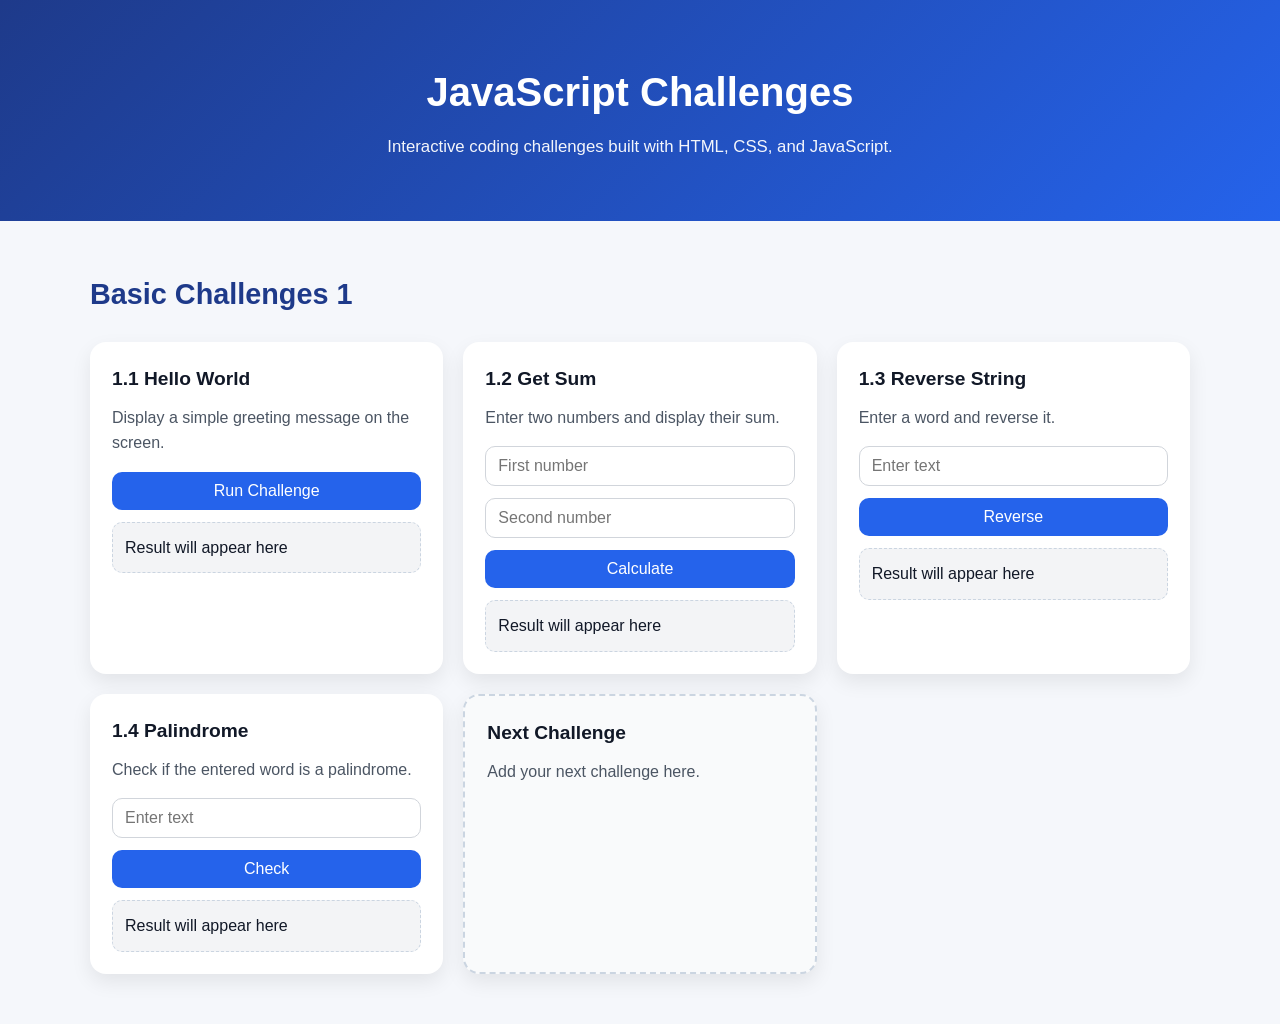
==== index.html @ 2337e028 "upload web pages" ====
<!DOCTYPE html>
<html lang="en">
  <head>
    <meta charset="UTF-8" />
    <meta name="viewport" content="width=device-width, initial-scale=1.0" />
    <title>JavaScript Challenges</title>
    <link rel="stylesheet" href="style.css" />
  </head>
  <body>
    <header class="hero">
      <div class="container">
        <h1>JavaScript Challenges</h1>
        <p>
          Interactive coding challenges built with HTML, CSS, and JavaScript.
        </p>
      </div>
    </header>

    <main class="container">
      <section class="category">
        <h2>Basic Challenges 1</h2>

        <div class="challenge-grid">
          <!-- Challenge Card 1 -->
          <div class="challenge-card">
            <h3>1.1 Hello World</h3>
            <p>Display a simple greeting message on the screen.</p>

            <div class="challenge-demo">
              <button id="hello-btn">Run Challenge</button>
              <div class="result-box" id="hello-result">
                Result will appear here
              </div>
            </div>
          </div>

          <!-- Challenge Card 2 -->
          <div class="challenge-card">
            <h3>1.2 Get Sum</h3>
            <p>Enter two numbers and display their sum.</p>

            <div class="challenge-demo">
              <input type="number" id="sum-num1" placeholder="First number" />
              <input type="number" id="sum-num2" placeholder="Second number" />
              <button id="sum-btn">Calculate</button>
              <div class="result-box" id="sum-result">
                Result will appear here
              </div>
            </div>
          </div>

          <!-- Challenge Card 3 -->
          <div class="challenge-card">
            <h3>1.3 Reverse String</h3>
            <p>Enter a word and reverse it.</p>

            <div class="challenge-demo">
              <input type="text" id="reverse-input" placeholder="Enter text" />
              <button id="reverse-btn">Reverse</button>
              <div class="result-box" id="reverse-result">
                Result will appear here
              </div>
            </div>
          </div>
          <div class="challenge-card">
            <h3>1.4 Palindrome</h3>
            <p>Check if the entered word is a palindrome.</p>

            <div class="challenge-demo">
              <input
                type="text"
                id="palindrome-input"
                placeholder="Enter text"
              />
              <button id="palindrome-btn">Check</button>
              <div class="result-box" id="palindrome-result">
                Result will appear here
              </div>
            </div>
          </div>
          <!-- Empty Card Example -->
          <div class="challenge-card placeholder-card">
            <h3>Next Challenge</h3>
            <p>Add your next challenge here.</p>
          </div>
        </div>
      </section>
    </main>

    <script src="script.js"></script>
  </body>
</html>
---- style.css ----
* {
  margin: 0;
  padding: 0;
  box-sizing: border-box;
}

body {
  font-family: Arial, sans-serif;
  background: #f5f7fb;
  color: #222;
  line-height: 1.6;
}

.container {
  width: min(1100px, 90%);
  margin: 0 auto;
}

.hero {
  background: linear-gradient(135deg, #1e3a8a, #2563eb);
  color: white;
  padding: 60px 0;
  text-align: center;
}

.hero h1 {
  font-size: 2.5rem;
  margin-bottom: 10px;
}

.hero p {
  font-size: 1.05rem;
  opacity: 0.95;
}

.category {
  padding: 50px 0;
}

.category h2 {
  margin-bottom: 25px;
  font-size: 1.8rem;
  color: #1e3a8a;
}

.challenge-grid {
  display: grid;
  grid-template-columns: repeat(auto-fit, minmax(280px, 1fr));
  gap: 20px;
}

.challenge-card {
  background: white;
  border-radius: 16px;
  padding: 22px;
  box-shadow: 0 8px 20px rgba(0, 0, 0, 0.08);
  transition: transform 0.2s ease, box-shadow 0.2s ease;
}

.challenge-card:hover {
  transform: translateY(-4px);
  box-shadow: 0 12px 24px rgba(0, 0, 0, 0.12);
}

.challenge-card h3 {
  margin-bottom: 10px;
  color: #111827;
  font-size: 1.2rem;
}

.challenge-card p {
  margin-bottom: 16px;
  color: #4b5563;
}

.challenge-demo {
  display: flex;
  flex-direction: column;
  gap: 12px;
}

input {
  padding: 10px 12px;
  border: 1px solid #d1d5db;
  border-radius: 10px;
  font-size: 1rem;
}

button {
  padding: 10px 14px;
  border: none;
  background: #2563eb;
  color: white;
  border-radius: 10px;
  cursor: pointer;
  font-size: 1rem;
  transition: background 0.2s ease;
}

button:hover {
  background: #1d4ed8;
}

.result-box {
  min-height: 50px;
  padding: 12px;
  border-radius: 10px;
  background: #f3f4f6;
  border: 1px dashed #cbd5e1;
  color: #111827;
  display: flex;
  align-items: center;
}

.placeholder-card {
  border: 2px dashed #cbd5e1;
  background: #f9fafb;
  color: #6b7280;
}
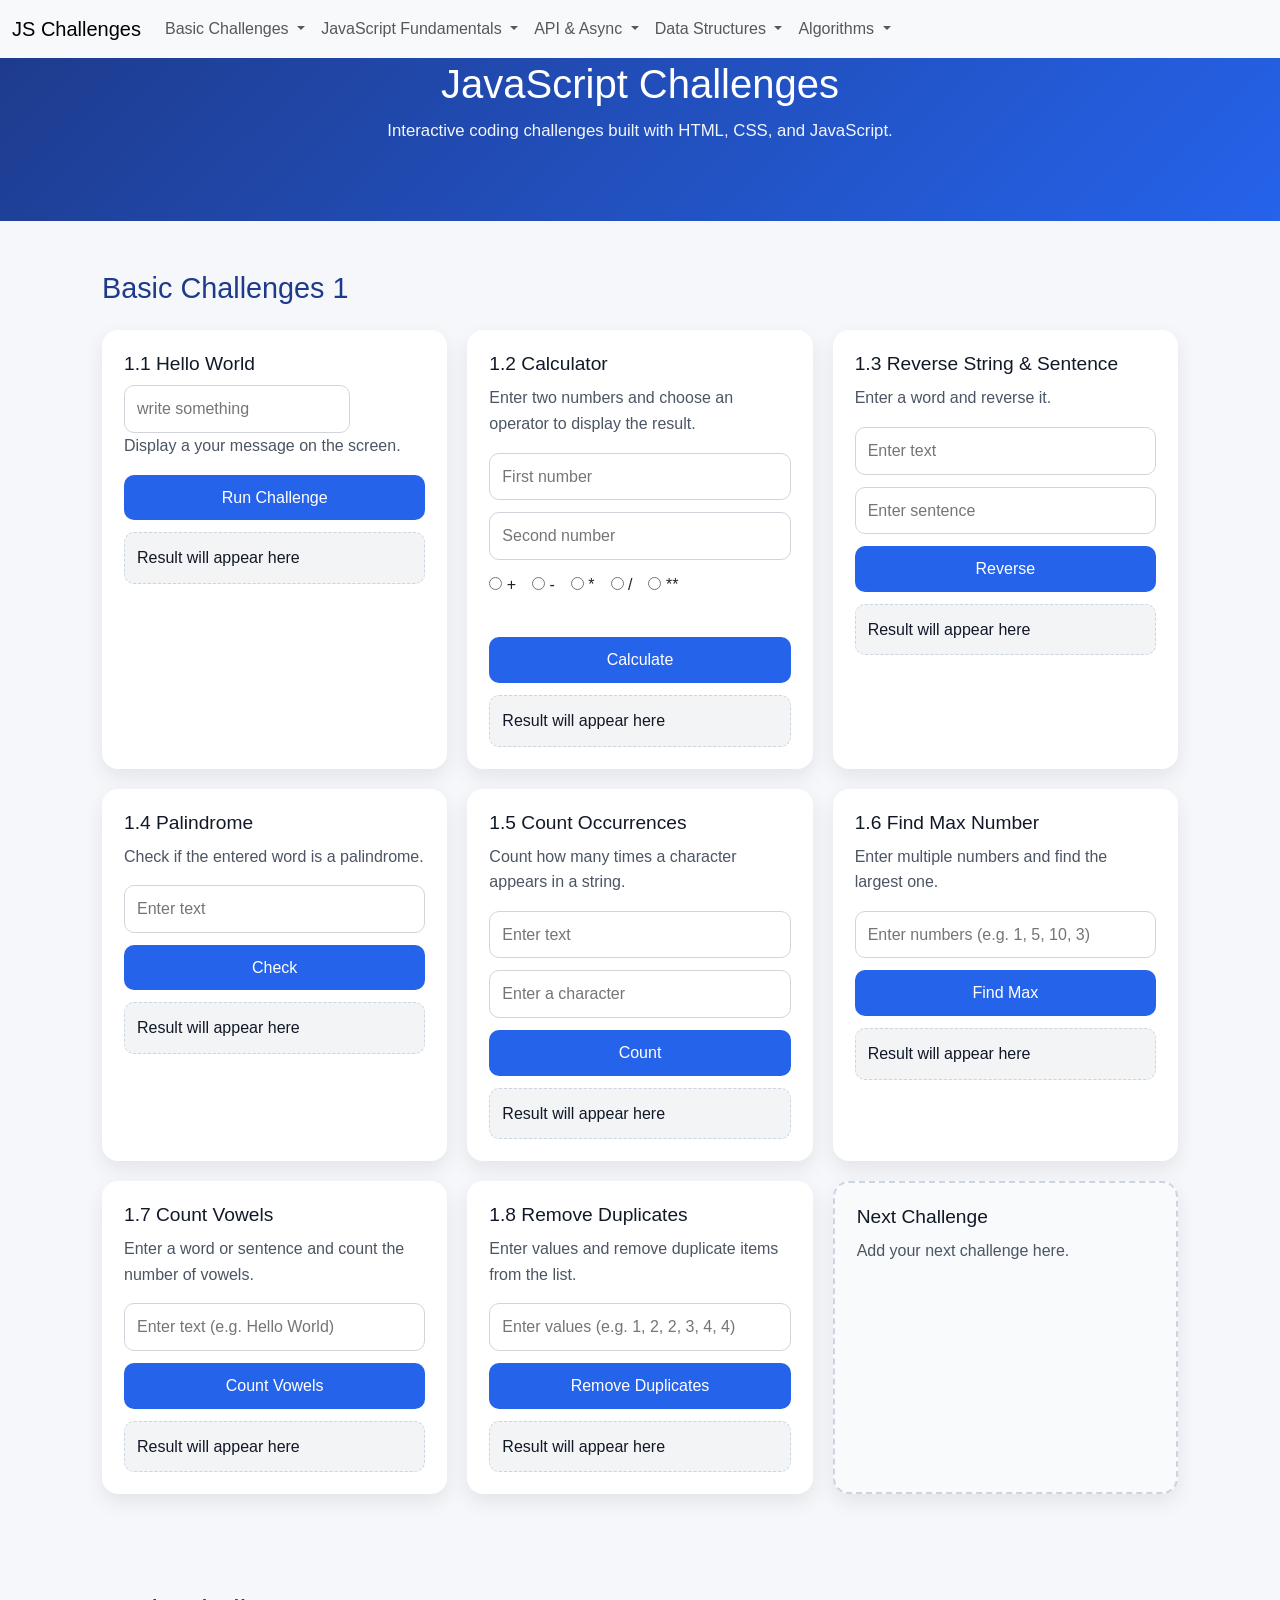
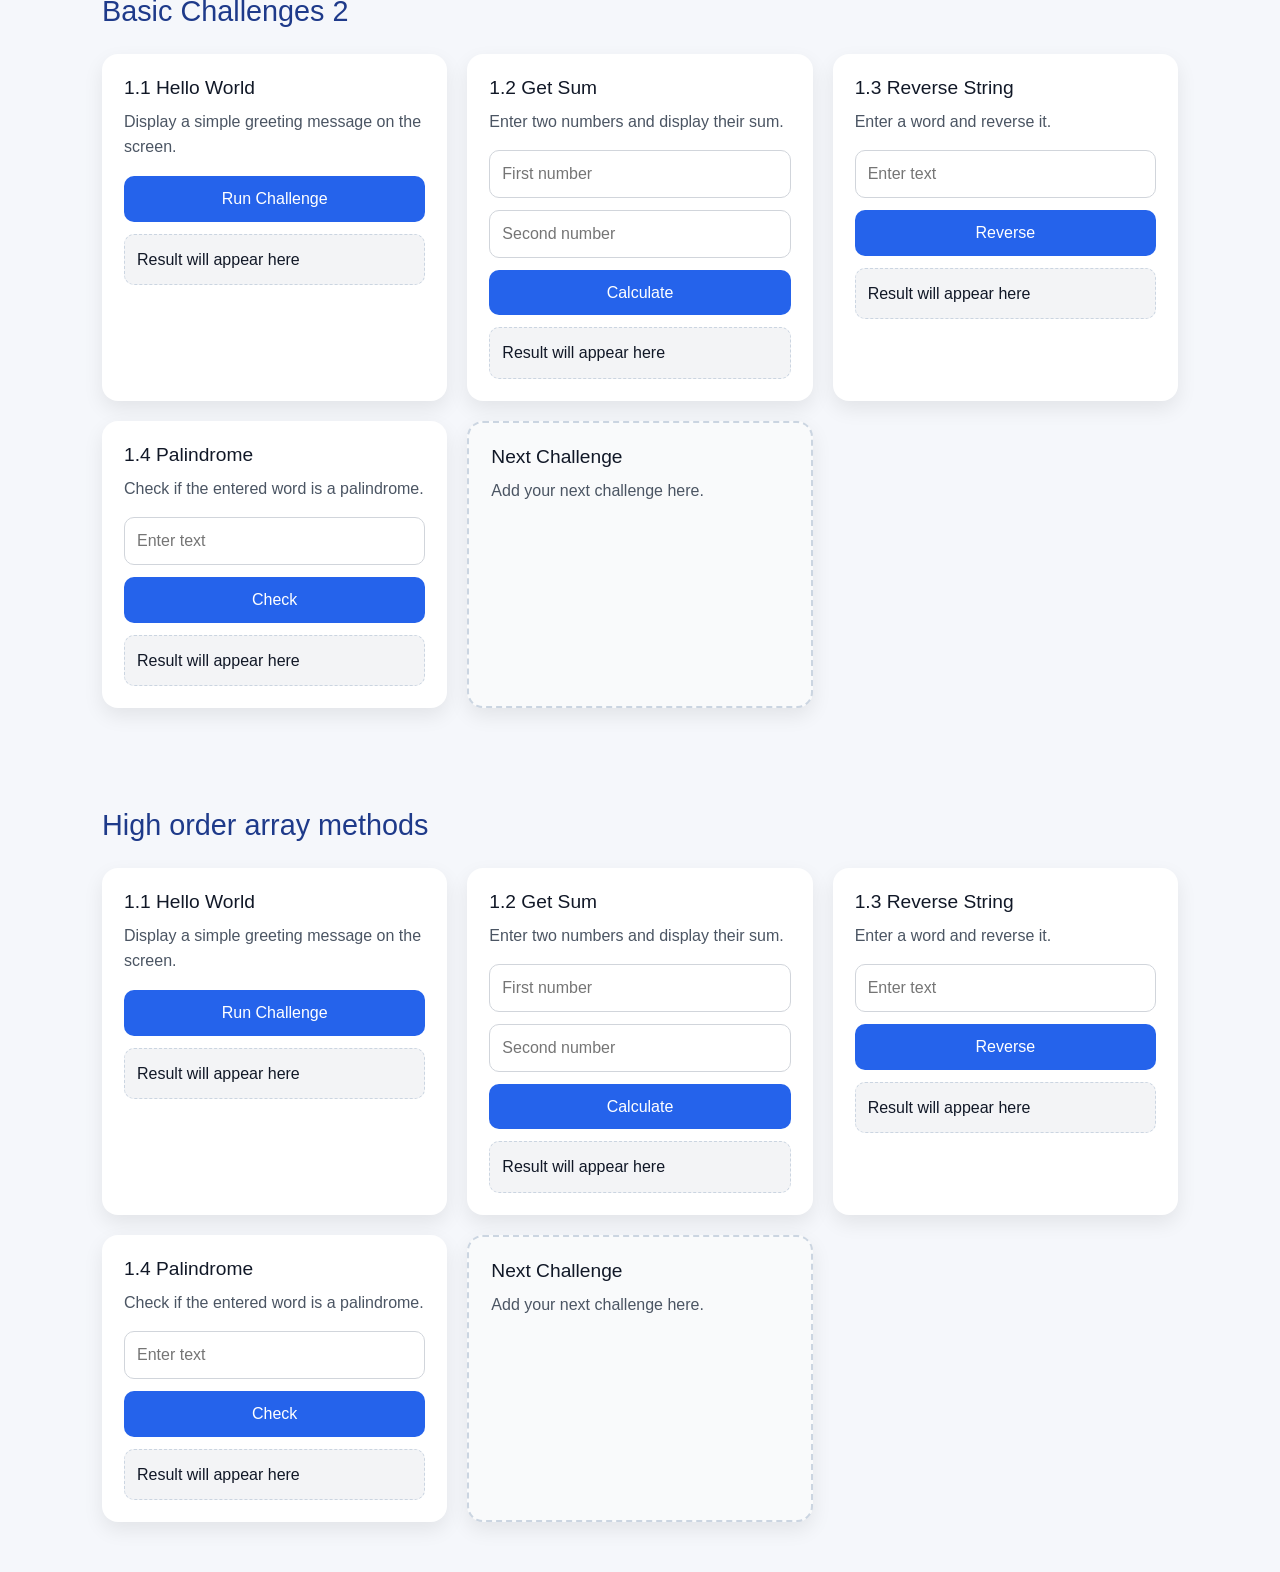
==== commit e89ecb90: "upload" ====
--- a/index.html
+++ b/index.html
@@ -4,6 +4,11 @@
     <meta charset="UTF-8" />
     <meta name="viewport" content="width=device-width, initial-scale=1.0" />
     <title>JavaScript Challenges</title>
+    <link
+      href="https://cdn.jsdelivr.net/npm/bootstrap@5.3.8/dist/css/bootstrap.min.css"
+      rel="stylesheet"
+    />
+
     <link rel="stylesheet" href="style.css" />
   </head>
   <body>
@@ -15,10 +20,340 @@
         </p>
       </div>
     </header>
+    <nav class="navbar navbar-expand-lg bg-body-tertiary fixed-top">
+      <div class="container-fluid">
+        <a class="navbar-brand" href="#">JS Challenges</a>
+
+        <button
+          class="navbar-toggler"
+          type="button"
+          data-bs-toggle="collapse"
+          data-bs-target="#navbarNavDropdown"
+        >
+          <span class="navbar-toggler-icon"></span>
+        </button>
+
+        <div class="collapse navbar-collapse" id="navbarNavDropdown">
+          <ul class="navbar-nav">
+            <!-- BASIC CHALLENGES -->
+            <li class="nav-item dropdown">
+              <a
+                class="nav-link dropdown-toggle"
+                href="#"
+                data-bs-toggle="dropdown"
+              >
+                Basic Challenges
+              </a>
+              <ul class="dropdown-menu">
+                <li>
+                  <a class="dropdown-item" href="#basic1">Basic Challenges 1</a>
+                </li>
+                <li>
+                  <a class="dropdown-item" href="#basic2">Basic Challenges 2</a>
+                </li>
+                <li>
+                  <a class="dropdown-item" href="#array"
+                    >High Order Array Methods</a
+                  >
+                </li>
+              </ul>
+            </li>
+            <li class="nav-item dropdown">
+              <a
+                class="nav-link dropdown-toggle"
+                href="#"
+                role="button"
+                data-bs-toggle="dropdown"
+                aria-expanded="false"
+              >
+                JavaScript Fundamentals
+              </a>
+              <ul class="dropdown-menu">
+                <li>
+                  <a class="dropdown-item" href="javaScriptFundamentals.html"
+                    >Event Loop / Async Basics</a
+                  >
+                </li>
+                <li>
+                  <a class="dropdown-item" href="#error-handling"
+                    >Error Handling</a
+                  >
+                </li>
+              </ul>
+            </li>
+
+            <!-- API & ASYNC -->
+            <li class="nav-item dropdown">
+              <a
+                class="nav-link dropdown-toggle"
+                href="#"
+                role="button"
+                data-bs-toggle="dropdown"
+                aria-expanded="false"
+              >
+                API & Async
+              </a>
+              <ul class="dropdown-menu">
+                <li>
+                  <a class="dropdown-item" href="#fetch-axios">Fetch / Axios</a>
+                </li>
+                <li>
+                  <a class="dropdown-item" href="#http-methods">HTTP Methods</a>
+                </li>
+                <li>
+                  <a class="dropdown-item" href="#json-handling"
+                    >JSON Handling</a
+                  >
+                </li>
+                <li>
+                  <a class="dropdown-item" href="#api-errors"
+                    >Error Handling in API Calls</a
+                  >
+                </li>
+                <li>
+                  <a class="dropdown-item" href="#loading-states"
+                    >Loading States</a
+                  >
+                </li>
+              </ul>
+            </li>
+            <!-- DATA STRUCTURES -->
+            <li class="nav-item dropdown">
+              <a
+                class="nav-link dropdown-toggle"
+                href="#"
+                data-bs-toggle="dropdown"
+              >
+                Data Structures
+              </a>
+              <ul class="dropdown-menu">
+                <li>
+                  <a class="dropdown-item" href="#hash"
+                    >Hash Tables / Maps / Sets</a
+                  >
+                </li>
+                <li>
+                  <a class="dropdown-item" href="#stacks"
+                    >Stacks / Queues / Linked Lists</a
+                  >
+                </li>
+                <li>
+                  <a class="dropdown-item" href="#trees"
+                    >Binary Trees / Graphs</a
+                  >
+                </li>
+              </ul>
+            </li>
+
+            <!-- ALGORITHMS -->
+            <li class="nav-item dropdown">
+              <a
+                class="nav-link dropdown-toggle"
+                href="#"
+                data-bs-toggle="dropdown"
+              >
+                Algorithms
+              </a>
+              <ul class="dropdown-menu">
+                <li>
+                  <a class="dropdown-item" href="#sorting"
+                    >Sorting Algorithms</a
+                  >
+                </li>
+                <li>
+                  <a class="dropdown-item" href="#complexity">Complexity</a>
+                </li>
+                <li>
+                  <a class="dropdown-item" href="#recursion">Recursion</a>
+                </li>
+              </ul>
+            </li>
+          </ul>
+        </div>
+      </div>
+    </nav>
 
     <main class="container">
-      <section class="category">
+      <section id="basic1" class="category">
         <h2>Basic Challenges 1</h2>
+
+        <div class="challenge-grid">
+          <!-- Challenge Card 1 -->
+          <div class="challenge-card">
+            <h3>1.1 Hello World</h3>
+            <input type="text" placeholder="write something" id="userInput" />
+            <p>Display a your message on the screen.</p>
+
+            <div class="challenge-demo">
+              <button id="hello-btn">Run Challenge</button>
+              <div class="result-box" id="hello-result">
+                Result will appear here
+              </div>
+            </div>
+          </div>
+
+          <!-- Challenge Card 2 -->
+          <div class="challenge-card">
+            <h3>1.2 Calculator</h3>
+            <p>
+              Enter two numbers and choose an operator to display the result.
+            </p>
+
+            <div class="challenge-demo">
+              <input type="number" id="sum-num1" placeholder="First number" />
+              <input type="number" id="sum-num2" placeholder="Second number" />
+
+              <div class="d-flex gap-3 align-items-center">
+                <label>
+                  <input type="radio" name="operator" value="+" /> +
+                </label>
+
+                <label>
+                  <input type="radio" name="operator" value="-" /> -
+                </label>
+
+                <label>
+                  <input type="radio" name="operator" value="*" /> *
+                </label>
+
+                <label>
+                  <input type="radio" name="operator" value="/" /> /
+                </label>
+
+                <label>
+                  <input type="radio" name="operator" value="**" /> **
+                </label>
+              </div>
+
+              <p id="result"></p>
+              <button id="sum-btn">Calculate</button>
+              <div class="result-box" id="sum-result">
+                Result will appear here
+              </div>
+            </div>
+          </div>
+
+          <!-- Challenge Card 3 -->
+          <div class="challenge-card">
+            <h3>1.3 Reverse String & Sentence</h3>
+            <p>Enter a word and reverse it.</p>
+
+            <div class="challenge-demo">
+              <input type="text" id="reverse-input" placeholder="Enter text" />
+              <input
+                type="text"
+                id="reverse-input2"
+                placeholder="Enter sentence"
+              />
+              <button id="reverse-btn">Reverse</button>
+              <div class="result-box" id="reverse-result">
+                Result will appear here
+              </div>
+            </div>
+          </div>
+          <div class="challenge-card">
+            <h3>1.4 Palindrome</h3>
+            <p>Check if the entered word is a palindrome.</p>
+
+            <div class="challenge-demo">
+              <input
+                type="text"
+                id="palindrome-input"
+                placeholder="Enter text"
+              />
+              <button id="palindrome-btn">Check</button>
+              <div class="result-box" id="palindrome-result">
+                Result will appear here
+              </div>
+            </div>
+          </div>
+          <div class="challenge-card">
+            <h3>1.5 Count Occurrences</h3>
+            <p>Count how many times a character appears in a string.</p>
+
+            <div class="challenge-demo">
+              <input
+                type="text"
+                id="occurrences-input"
+                placeholder="Enter text"
+              />
+              <input
+                type="text"
+                id="occurrences-char"
+                placeholder="Enter a character"
+                maxlength="1"
+              />
+              <button id="occurrences-btn">Count</button>
+              <div class="result-box" id="occurrences-result">
+                Result will appear here
+              </div>
+            </div>
+          </div>
+          <div class="challenge-card">
+            <h3>1.6 Find Max Number</h3>
+            <p>Enter multiple numbers and find the largest one.</p>
+
+            <div class="challenge-demo">
+              <input
+                type="text"
+                id="max-input"
+                placeholder="Enter numbers (e.g. 1, 5, 10, 3)"
+              />
+
+              <button id="max-btn">Find Max</button>
+
+              <div class="result-box" id="max-result">
+                Result will appear here
+              </div>
+            </div>
+          </div>
+          <div class="challenge-card">
+            <h3>1.7 Count Vowels</h3>
+            <p>Enter a word or sentence and count the number of vowels.</p>
+
+            <div class="challenge-demo">
+              <input
+                type="text"
+                id="vowel-input"
+                placeholder="Enter text (e.g. Hello World)"
+              />
+
+              <button id="vowel-btn">Count Vowels</button>
+
+              <div class="result-box" id="vowel-result">
+                Result will appear here
+              </div>
+            </div>
+          </div>
+
+          <div class="challenge-card">
+            <h3>1.8 Remove Duplicates</h3>
+            <p>Enter values and remove duplicate items from the list.</p>
+
+            <div class="challenge-demo">
+              <input
+                type="text"
+                id="duplicates-input"
+                placeholder="Enter values (e.g. 1, 2, 2, 3, 4, 4)"
+              />
+
+              <button id="duplicates-btn">Remove Duplicates</button>
+
+              <div class="result-box" id="duplicates-result">
+                Result will appear here
+              </div>
+            </div>
+          </div>
+          <!-- Empty Card Example -->
+          <div class="challenge-card placeholder-card">
+            <h3>Next Challenge</h3>
+            <p>Add your next challenge here.</p>
+          </div>
+        </div>
+      </section>
+
+      <section id="basic2" class="category">
+        <h2>Basic Challenges 2</h2>
 
         <div class="challenge-grid">
           <!-- Challenge Card 1 -->
@@ -85,7 +420,76 @@
           </div>
         </div>
       </section>
+      <section id="array" class="category">
+        <h2>High order array methods</h2>
+
+        <div class="challenge-grid">
+          <!-- Challenge Card 1 -->
+          <div class="challenge-card">
+            <h3>1.1 Hello World</h3>
+            <p>Display a simple greeting message on the screen.</p>
+
+            <div class="challenge-demo">
+              <button id="hello-btn">Run Challenge</button>
+              <div class="result-box" id="hello-result">
+                Result will appear here
+              </div>
+            </div>
+          </div>
+
+          <!-- Challenge Card 2 -->
+          <div class="challenge-card">
+            <h3>1.2 Get Sum</h3>
+            <p>Enter two numbers and display their sum.</p>
+
+            <div class="challenge-demo">
+              <input type="number" id="sum-num1" placeholder="First number" />
+              <input type="number" id="sum-num2" placeholder="Second number" />
+              <button id="sum-btn">Calculate</button>
+              <div class="result-box" id="sum-result">
+                Result will appear here
+              </div>
+            </div>
+          </div>
+
+          <!-- Challenge Card 3 -->
+          <div class="challenge-card">
+            <h3>1.3 Reverse String</h3>
+            <p>Enter a word and reverse it.</p>
+
+            <div class="challenge-demo">
+              <input type="text" id="reverse-input" placeholder="Enter text" />
+              <button id="reverse-btn">Reverse</button>
+              <div class="result-box" id="reverse-result">
+                Result will appear here
+              </div>
+            </div>
+          </div>
+          <div class="challenge-card">
+            <h3>1.4 Palindrome</h3>
+            <p>Check if the entered word is a palindrome.</p>
+
+            <div class="challenge-demo">
+              <input
+                type="text"
+                id="palindrome-input"
+                placeholder="Enter text"
+              />
+              <button id="palindrome-btn">Check</button>
+              <div class="result-box" id="palindrome-result">
+                Result will appear here
+              </div>
+            </div>
+          </div>
+          <!-- Empty Card Example -->
+          <div class="challenge-card placeholder-card">
+            <h3>Next Challenge</h3>
+            <p>Add your next challenge here.</p>
+          </div>
+        </div>
+      </section>
     </main>
+    <script src="https://cdn.jsdelivr.net/npm/bootstrap@5.3.8/dist/js/bootstrap.bundle.min.js"></script>
 
     <script src="script.js"></script>
   </body>
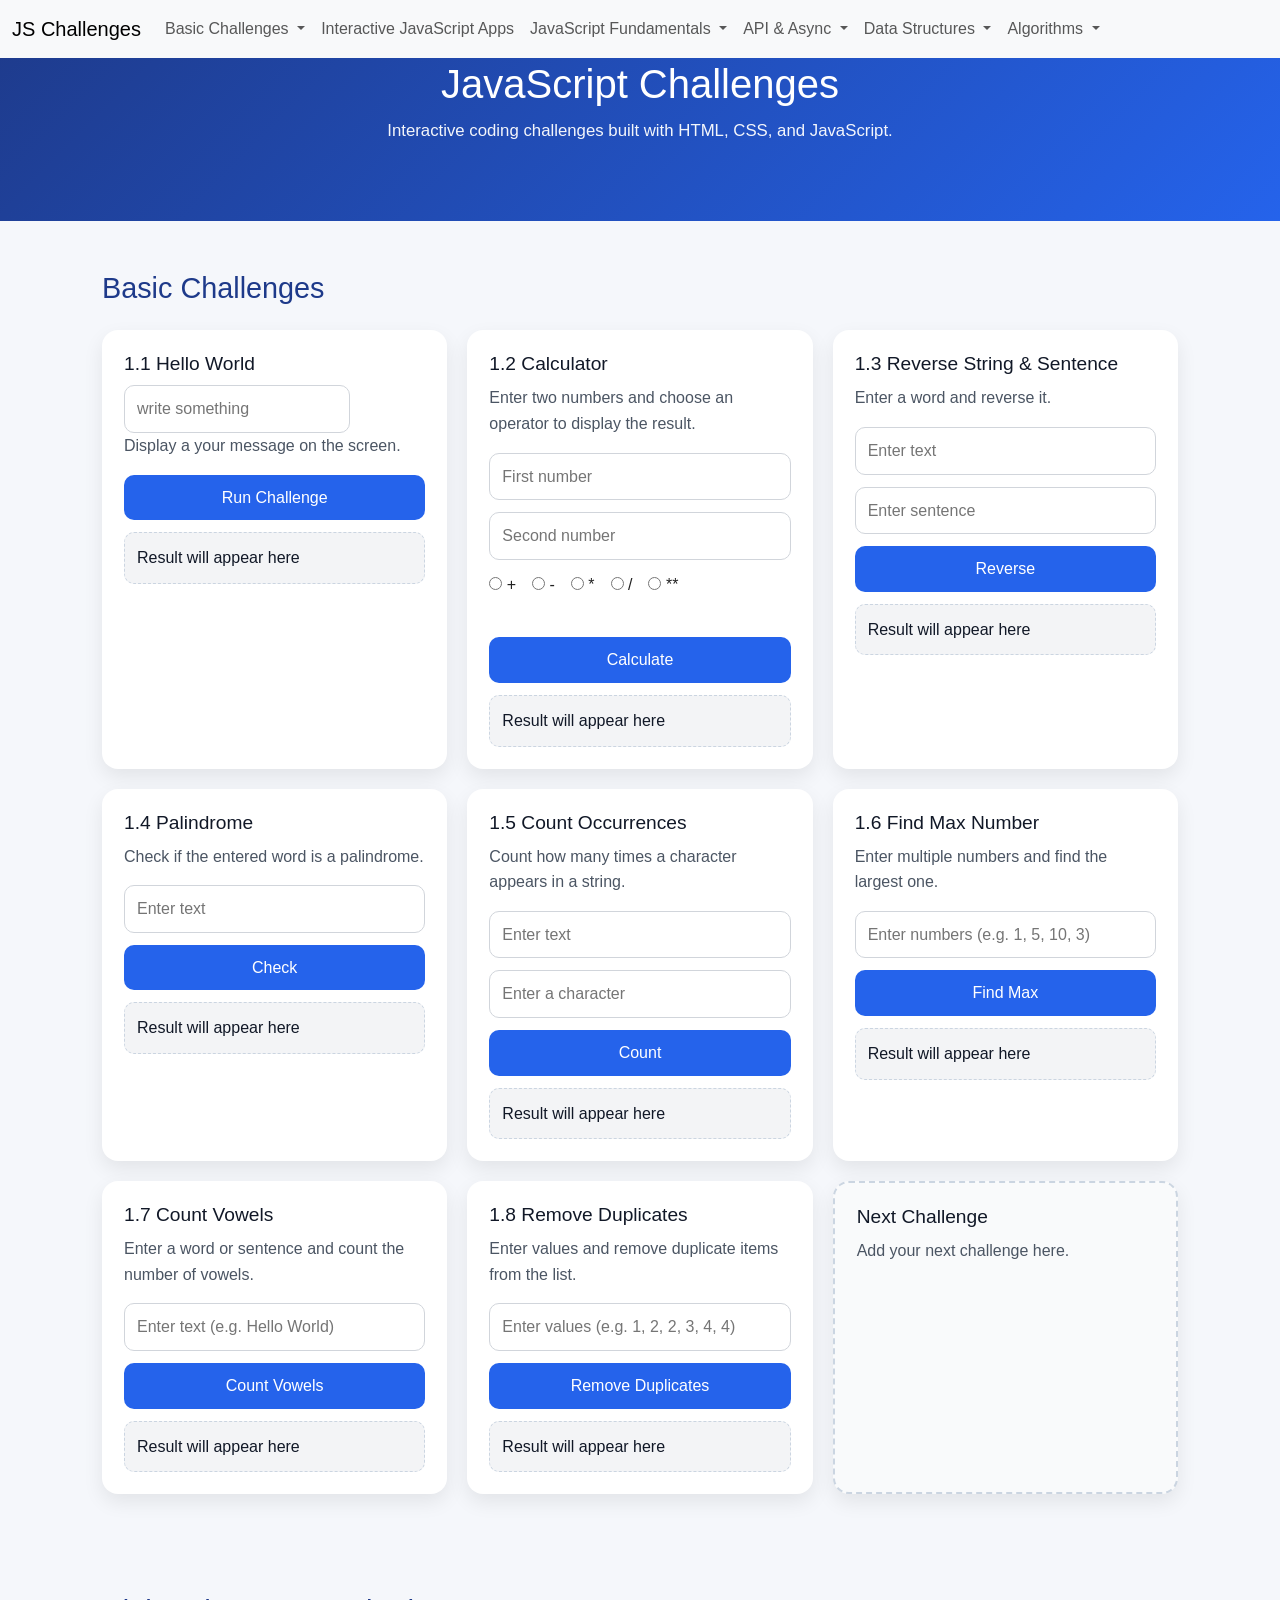
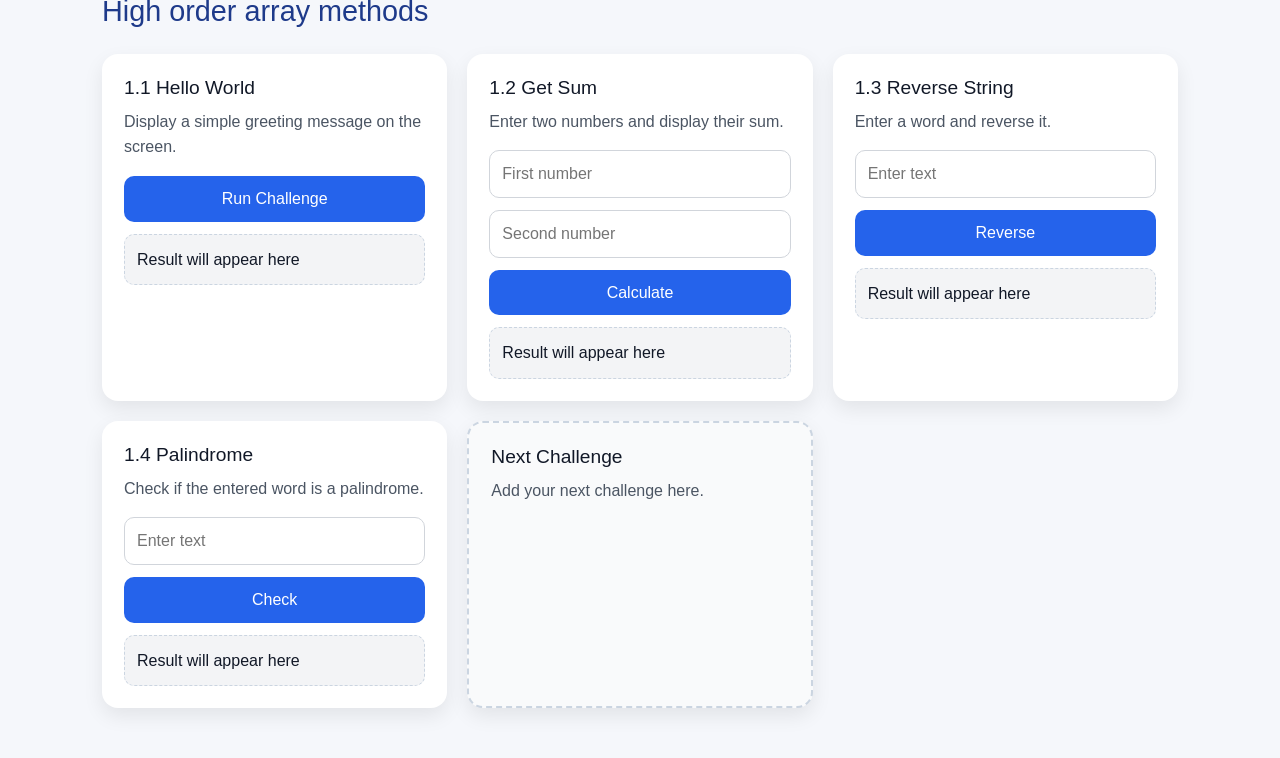
==== commit bb20809d: "shopping list" ====
--- a/index.html
+++ b/index.html
@@ -46,17 +46,20 @@
               </a>
               <ul class="dropdown-menu">
                 <li>
-                  <a class="dropdown-item" href="#basic1">Basic Challenges 1</a>
-                </li>
-                <li>
-                  <a class="dropdown-item" href="#basic2">Basic Challenges 2</a>
-                </li>
+                  <a class="dropdown-item" href="#basic1">Basic Challenges</a>
+                </li>
+
                 <li>
                   <a class="dropdown-item" href="#array"
                     >High Order Array Methods</a
                   >
                 </li>
               </ul>
+            </li>
+            <li class="nav-item">
+              <a class="nav-link" href="interactiveJavaScriptApps.html">
+                Interactive JavaScript Apps
+              </a>
             </li>
             <li class="nav-item dropdown">
               <a
@@ -175,7 +178,7 @@
 
     <main class="container">
       <section id="basic1" class="category">
-        <h2>Basic Challenges 1</h2>
+        <h2>Basic Challenges</h2>
 
         <div class="challenge-grid">
           <!-- Challenge Card 1 -->
@@ -352,8 +355,8 @@
         </div>
       </section>
 
-      <section id="basic2" class="category">
-        <h2>Basic Challenges 2</h2>
+      <section id="array" class="category">
+        <h2>High order array methods</h2>
 
         <div class="challenge-grid">
           <!-- Challenge Card 1 -->
@@ -420,74 +423,6 @@
           </div>
         </div>
       </section>
-      <section id="array" class="category">
-        <h2>High order array methods</h2>
-
-        <div class="challenge-grid">
-          <!-- Challenge Card 1 -->
-          <div class="challenge-card">
-            <h3>1.1 Hello World</h3>
-            <p>Display a simple greeting message on the screen.</p>
-
-            <div class="challenge-demo">
-              <button id="hello-btn">Run Challenge</button>
-              <div class="result-box" id="hello-result">
-                Result will appear here
-              </div>
-            </div>
-          </div>
-
-          <!-- Challenge Card 2 -->
-          <div class="challenge-card">
-            <h3>1.2 Get Sum</h3>
-            <p>Enter two numbers and display their sum.</p>
-
-            <div class="challenge-demo">
-              <input type="number" id="sum-num1" placeholder="First number" />
-              <input type="number" id="sum-num2" placeholder="Second number" />
-              <button id="sum-btn">Calculate</button>
-              <div class="result-box" id="sum-result">
-                Result will appear here
-              </div>
-            </div>
-          </div>
-
-          <!-- Challenge Card 3 -->
-          <div class="challenge-card">
-            <h3>1.3 Reverse String</h3>
-            <p>Enter a word and reverse it.</p>
-
-            <div class="challenge-demo">
-              <input type="text" id="reverse-input" placeholder="Enter text" />
-              <button id="reverse-btn">Reverse</button>
-              <div class="result-box" id="reverse-result">
-                Result will appear here
-              </div>
-            </div>
-          </div>
-          <div class="challenge-card">
-            <h3>1.4 Palindrome</h3>
-            <p>Check if the entered word is a palindrome.</p>
-
-            <div class="challenge-demo">
-              <input
-                type="text"
-                id="palindrome-input"
-                placeholder="Enter text"
-              />
-              <button id="palindrome-btn">Check</button>
-              <div class="result-box" id="palindrome-result">
-                Result will appear here
-              </div>
-            </div>
-          </div>
-          <!-- Empty Card Example -->
-          <div class="challenge-card placeholder-card">
-            <h3>Next Challenge</h3>
-            <p>Add your next challenge here.</p>
-          </div>
-        </div>
-      </section>
     </main>
     <script src="https://cdn.jsdelivr.net/npm/bootstrap@5.3.8/dist/js/bootstrap.bundle.min.js"></script>
 
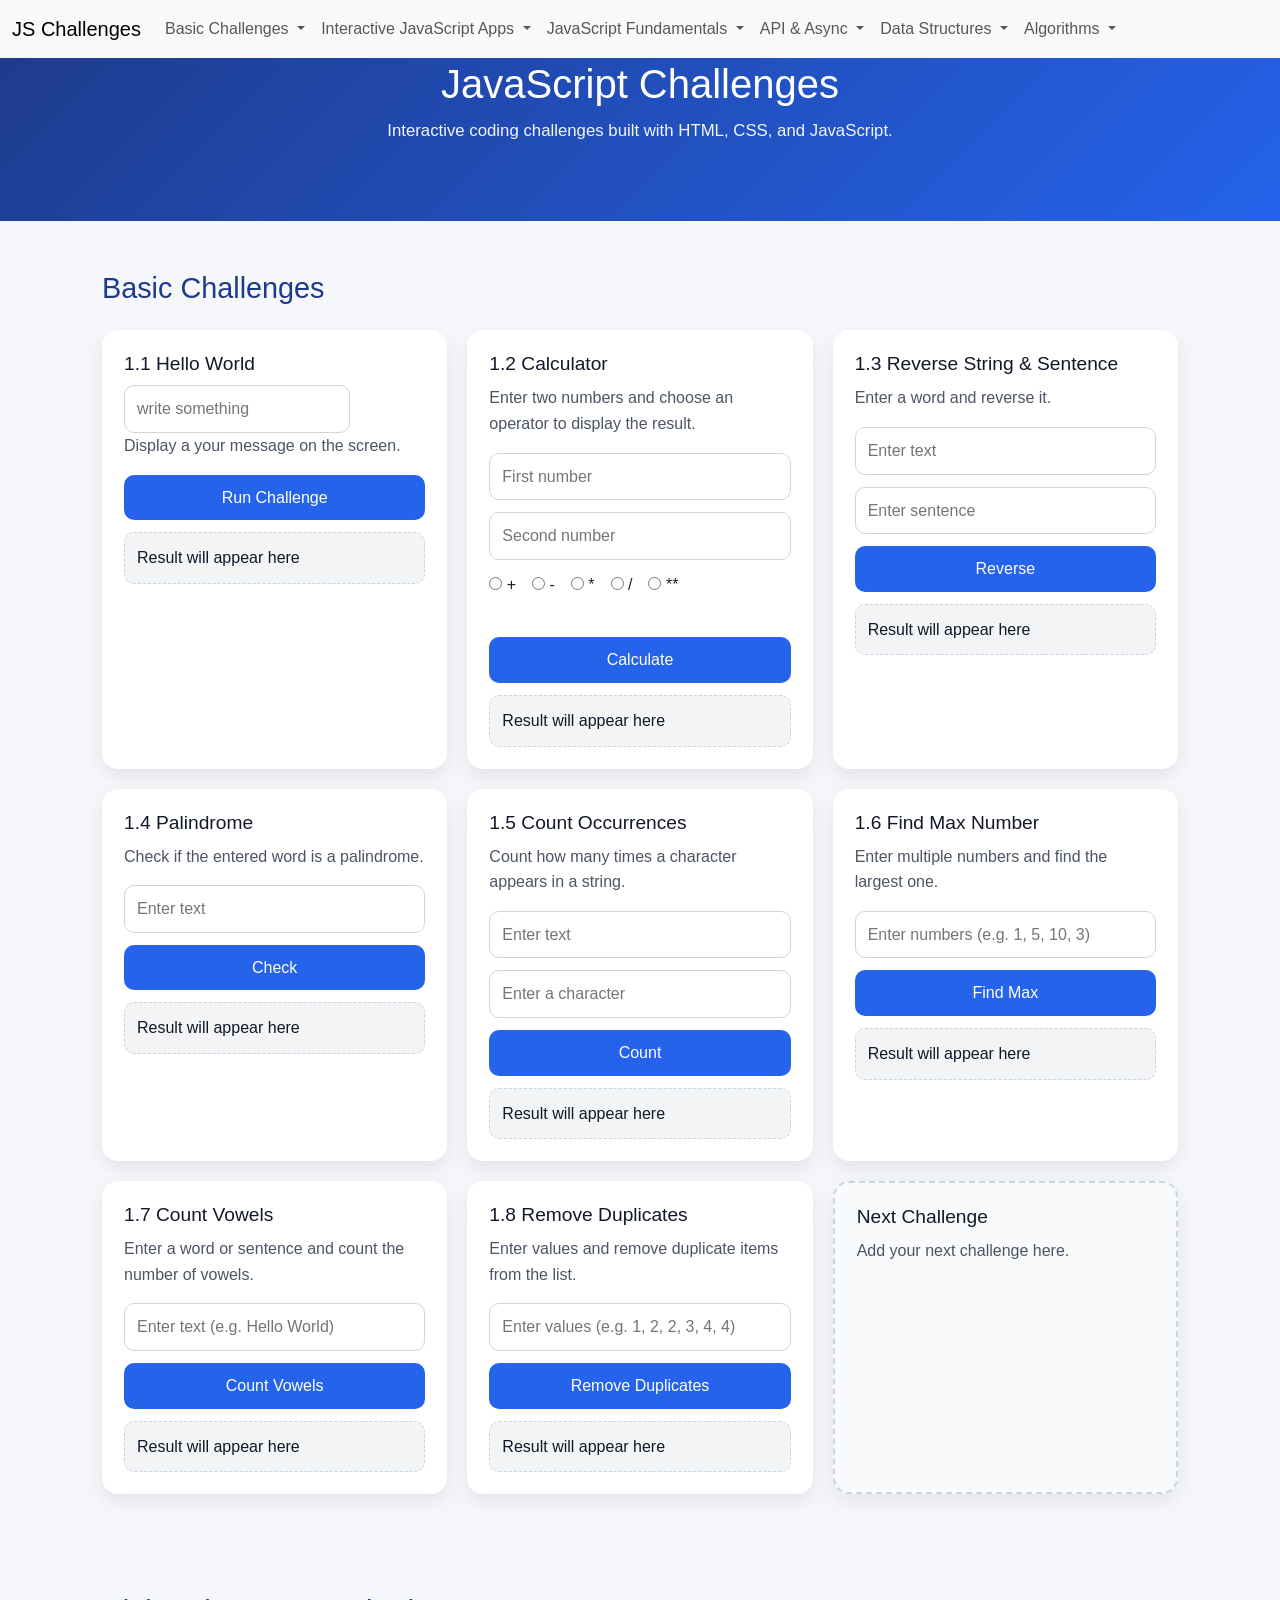
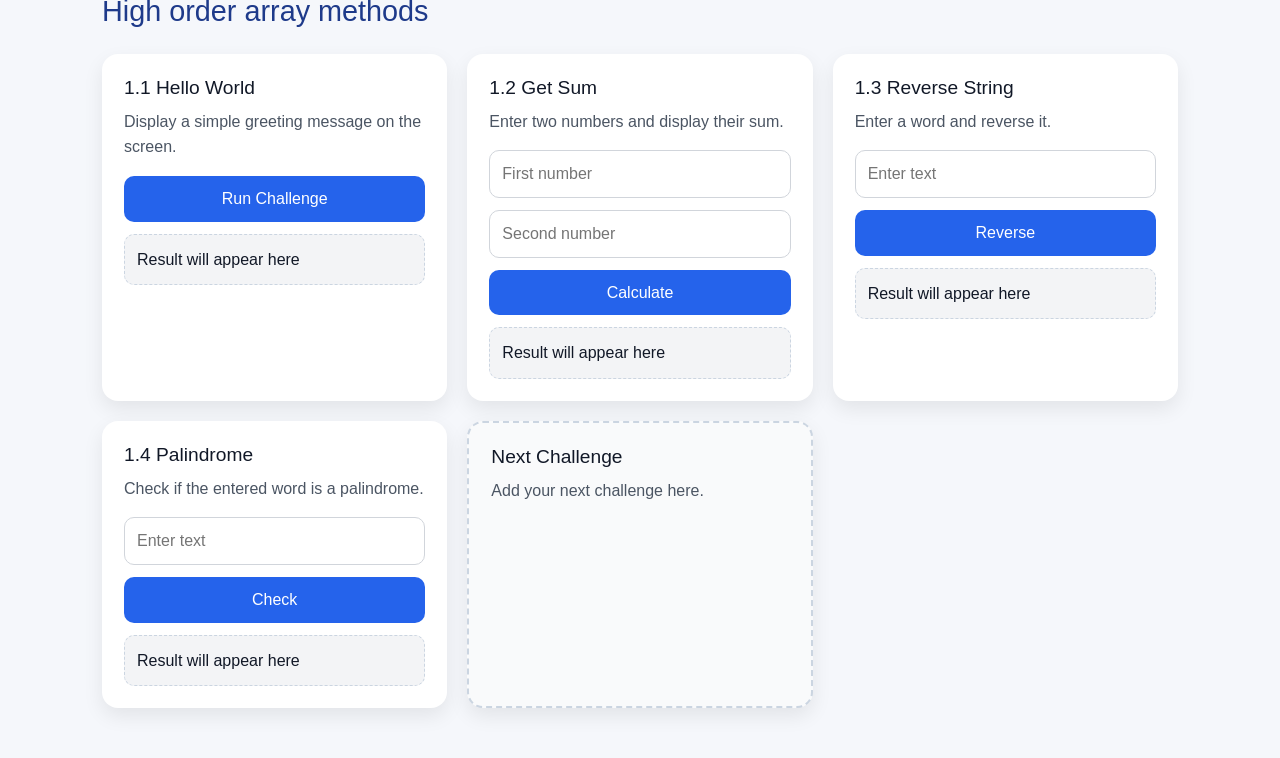
==== commit 24710f1d: "shopping cart" ====
--- a/index.html
+++ b/index.html
@@ -22,7 +22,7 @@
     </header>
     <nav class="navbar navbar-expand-lg bg-body-tertiary fixed-top">
       <div class="container-fluid">
-        <a class="navbar-brand" href="#">JS Challenges</a>
+        <a class="navbar-brand" href="index.html">JS Challenges</a>
 
         <button
           class="navbar-toggler"
@@ -56,10 +56,28 @@
                 </li>
               </ul>
             </li>
-            <li class="nav-item">
-              <a class="nav-link" href="interactiveJavaScriptApps.html">
+            <li class="nav-item dropdown">
+              <a
+                class="nav-link dropdown-toggle"
+                href="#"
+                role="button"
+                data-bs-toggle="dropdown"
+                aria-expanded="false"
+              >
                 Interactive JavaScript Apps
               </a>
+              <ul class="dropdown-menu">
+                <li>
+                  <a class="dropdown-item" href="shoppingList.html"
+                    >Shopping List</a
+                  >
+                </li>
+                <li>
+                  <a class="dropdown-item" href="shoppingCart.html"
+                    >Shopping Cart</a
+                  >
+                </li>
+              </ul>
             </li>
             <li class="nav-item dropdown">
               <a
